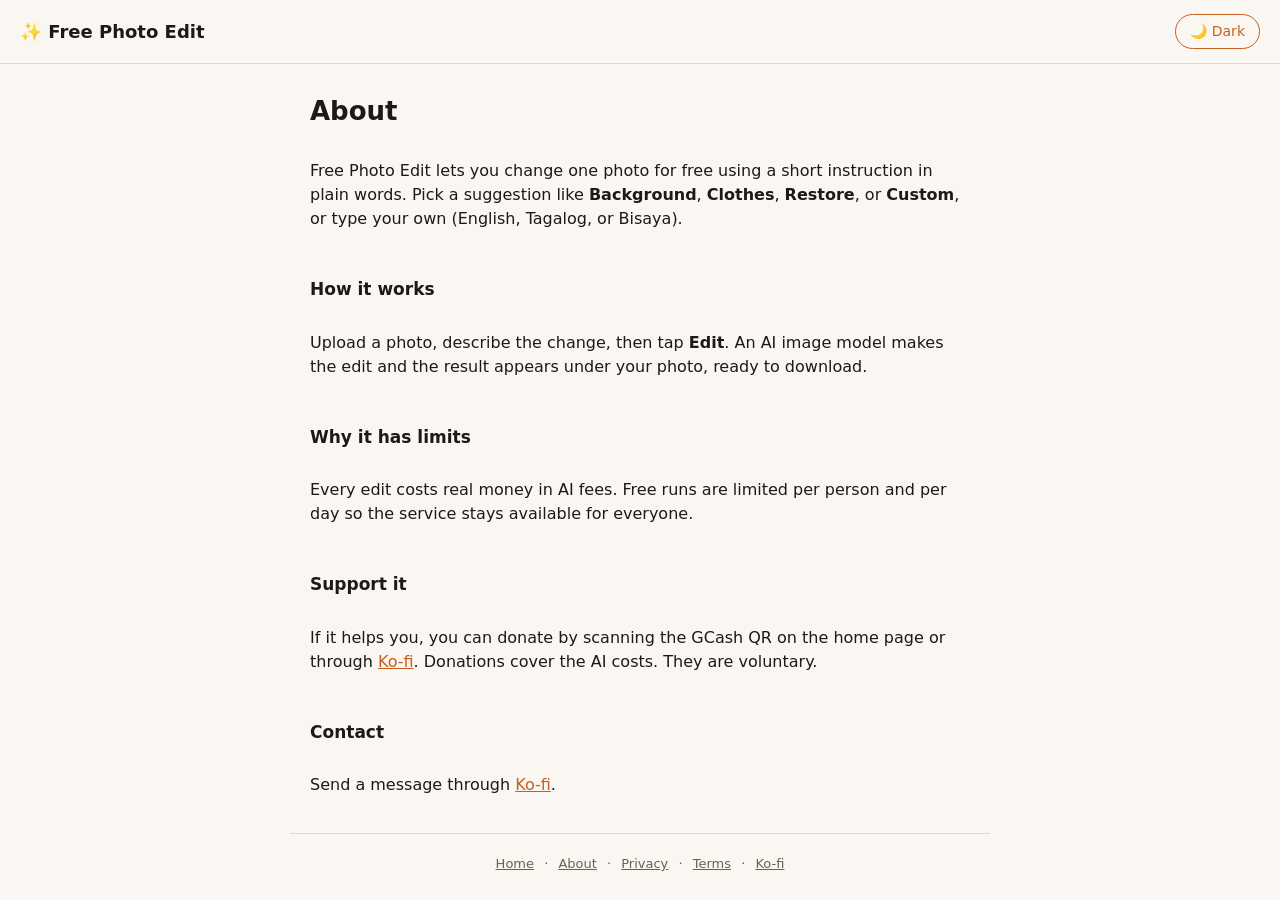
==== web/about.html @ eb0a29d9 "Allow a static frontend on another origin - app.js reads meta[name=api-base] (empty = same origin) a" ====
<!DOCTYPE html>
<html lang="en">
<head>
<meta charset="utf-8">
<meta name="viewport" content="width=device-width, initial-scale=1">
<link rel="icon" href="data:image/svg+xml,<svg xmlns='http://www.w3.org/2000/svg' viewBox='0 0 100 100'><text y='.9em' font-size='90'>✨</text></svg>">
<meta name="api-base" content="">
<title>About — Free Photo Edit</title>
<link rel="stylesheet" href="site.css">
<script>try { document.documentElement.dataset.theme = localStorage.getItem("fpe-theme") === "dark" ? "dark" : "light"; } catch (e) { document.documentElement.dataset.theme = "light"; }</script>
</head>
<body>
<header class="site-head">
  <a class="brand" href="index.html">✨ Free Photo Edit</a>
  <button id="themeBtn" class="dl" type="button">🌙 Dark</button>
</header>
<main class="page">
  <h1>About</h1>
  <p>Free Photo Edit lets you change one photo for free using a short instruction in plain words. Pick a suggestion like <b>Background</b>, <b>Clothes</b>, <b>Restore</b>, or <b>Custom</b>, or type your own (English, Tagalog, or Bisaya).</p>
  <h2>How it works</h2>
  <p>Upload a photo, describe the change, then tap <b>Edit</b>. An AI image model makes the edit and the result appears under your photo, ready to download.</p>
  <h2>Why it has limits</h2>
  <p>Every edit costs real money in AI fees. Free runs are limited per person and per day so the service stays available for everyone.</p>
  <h2>Support it</h2>
  <p>If it helps you, you can donate by scanning the GCash QR on the home page or through <a href="https://ko-fi.com/twe222" target="_blank" rel="noopener">Ko-fi</a>. Donations cover the AI costs. They are voluntary.</p>
  <h2>Contact</h2>
  <p>Send a message through <a href="https://ko-fi.com/twe222" target="_blank" rel="noopener">Ko-fi</a>.</p>
</main>
<footer class="site-foot">
  <a href="index.html">Home</a> · <a href="about.html">About</a> · <a href="privacy.html">Privacy</a> · <a href="terms.html">Terms</a> · <a href="https://ko-fi.com/twe222" target="_blank" rel="noopener">Ko-fi</a>
</footer>
<script src="site.js" defer></script>
</body>
</html>
---- web/site.css ----
:root { --bg:#faf7f2; --card:#ffffff; --ink:#1d1a16; --muted:#6b5f53; --accent:#c95f1b; --line:#e2d8ca; --input:#fbf8f3; --chip:#f3ece2; --onaccent:#ffffff; --err:#b3261e; color-scheme:light }
:root[data-theme="dark"] { --bg:#14110f; --card:#1f1a15; --ink:#f5efe6; --muted:#b8a99a; --accent:#f0a35e; --line:#3a3129; --input:#14110f; --chip:#2a231c; --onaccent:#14110f; --err:#ff9d8a; color-scheme:dark }
* { box-sizing:border-box }
body { margin:0; background:var(--bg); color:var(--ink); font:16px/1.5 system-ui,-apple-system,Segoe UI,Roboto,sans-serif; }
a { color:var(--accent) }
.site-head { display:flex; align-items:center; gap:12px; padding:14px 20px; border-bottom:1px solid var(--line) }
.site-head .brand { font-size:18px; font-weight:700; color:var(--ink); text-decoration:none; margin-right:auto }
.site-foot { max-width:700px; margin:0 auto; padding:20px; color:var(--muted); font-size:13px; text-align:center; border-top:1px solid var(--line) }
.site-foot a { color:var(--muted); margin:0 6px }
.page { max-width:700px; margin:0 auto; padding:20px; display:grid; gap:12px }
.page h1 { font-size:26px; margin:8px 0 0 }
.page h2 { font-size:17px; margin:18px 0 0 }
.page p, .page li { color:var(--ink) }
.page .updated { color:var(--muted); font-size:13px; margin:0 }
#themeBtn { background:transparent; border:1px solid var(--accent); color:var(--accent); border-radius:999px; padding:6px 14px; cursor:pointer; font:inherit; font-size:14px }
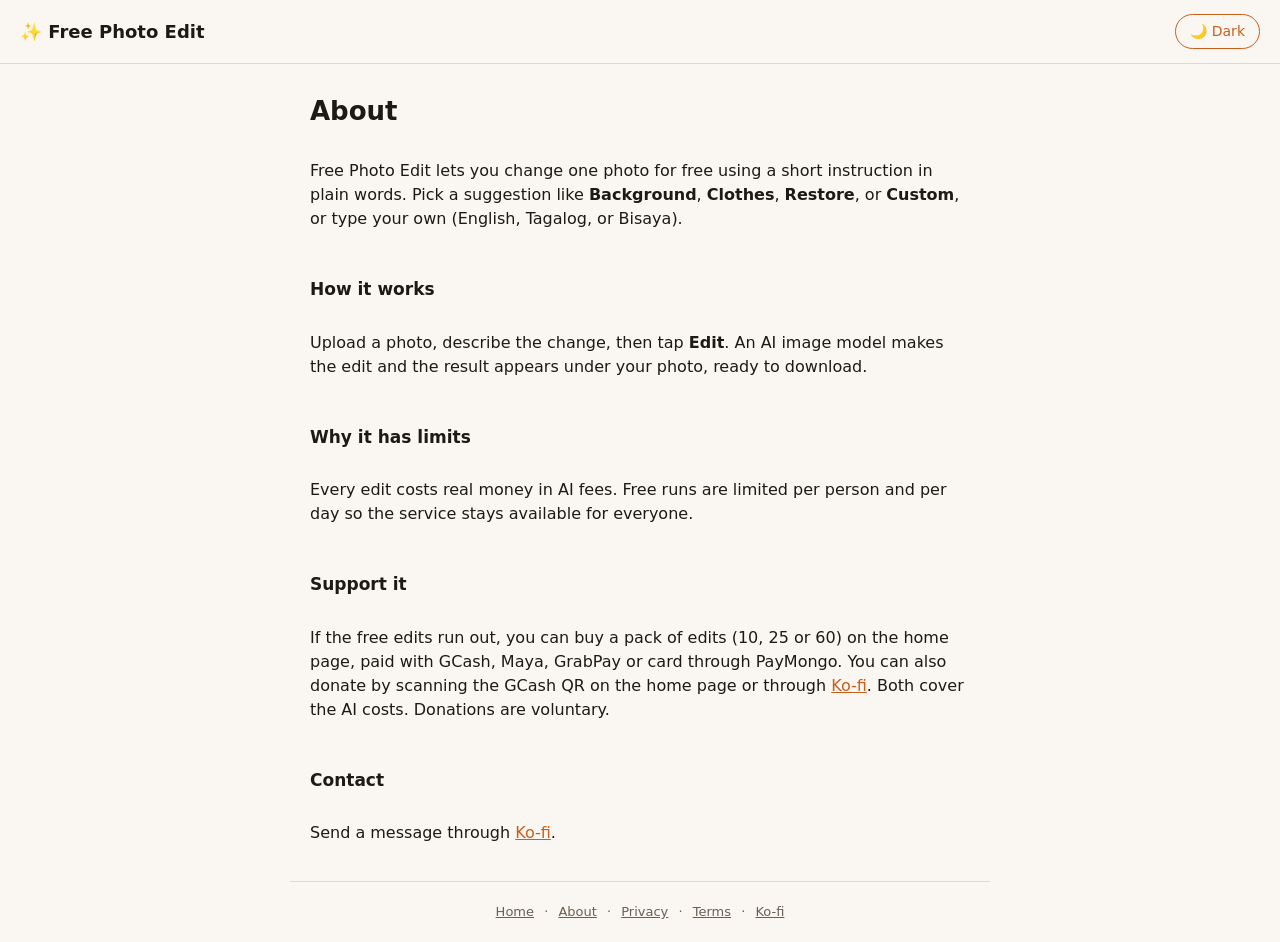
==== commit a08c1876: "Add paid edit packs via PayMongo Hosted Checkout - server-side packs and pending payments rows; the " ====
--- a/web/about.html
+++ b/web/about.html
@@ -22,7 +22,7 @@
   <h2>Why it has limits</h2>
   <p>Every edit costs real money in AI fees. Free runs are limited per person and per day so the service stays available for everyone.</p>
   <h2>Support it</h2>
-  <p>If it helps you, you can donate by scanning the GCash QR on the home page or through <a href="https://ko-fi.com/twe222" target="_blank" rel="noopener">Ko-fi</a>. Donations cover the AI costs. They are voluntary.</p>
+  <p>If the free edits run out, you can buy a pack of edits (10, 25 or 60) on the home page, paid with GCash, Maya, GrabPay or card through PayMongo. You can also donate by scanning the GCash QR on the home page or through <a href="https://ko-fi.com/twe222" target="_blank" rel="noopener">Ko-fi</a>. Both cover the AI costs. Donations are voluntary.</p>
   <h2>Contact</h2>
   <p>Send a message through <a href="https://ko-fi.com/twe222" target="_blank" rel="noopener">Ko-fi</a>.</p>
 </main>
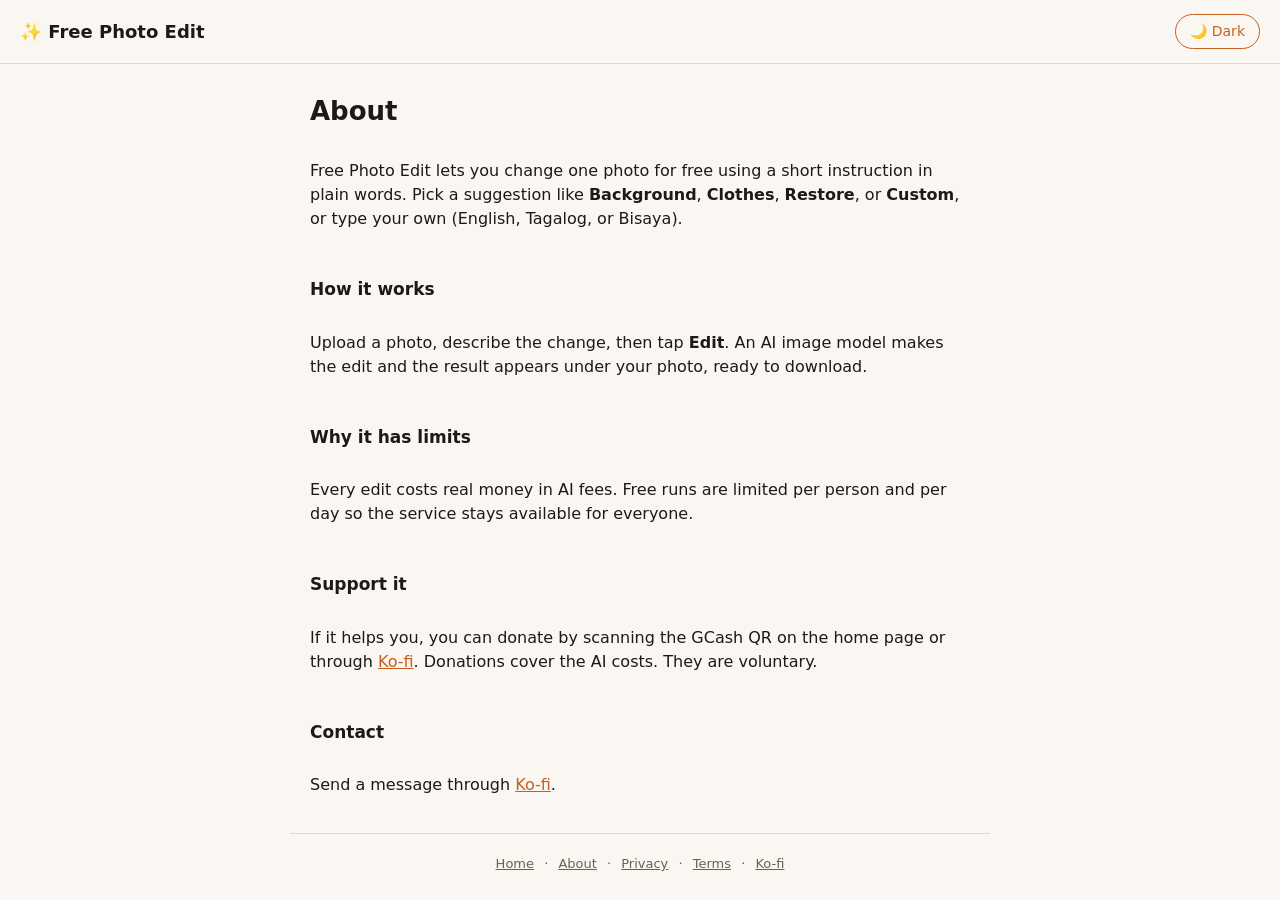
==== commit 1c819969: "Merge pull request #2 from jovylle/dev Promote dev: multi-photo, TTL cleanup, static Pages frontend," ====
--- a/web/about.html
+++ b/web/about.html
@@ -22,7 +22,7 @@
   <h2>Why it has limits</h2>
   <p>Every edit costs real money in AI fees. Free runs are limited per person and per day so the service stays available for everyone.</p>
   <h2>Support it</h2>
-  <p>If the free edits run out, you can buy a pack of edits (10, 25 or 60) on the home page, paid with GCash, Maya, GrabPay or card through PayMongo. You can also donate by scanning the GCash QR on the home page or through <a href="https://ko-fi.com/twe222" target="_blank" rel="noopener">Ko-fi</a>. Both cover the AI costs. Donations are voluntary.</p>
+  <p>If it helps you, you can donate by scanning the GCash QR on the home page or through <a href="https://ko-fi.com/twe222" target="_blank" rel="noopener">Ko-fi</a>. Donations cover the AI costs. They are voluntary.</p>
   <h2>Contact</h2>
   <p>Send a message through <a href="https://ko-fi.com/twe222" target="_blank" rel="noopener">Ko-fi</a>.</p>
 </main>
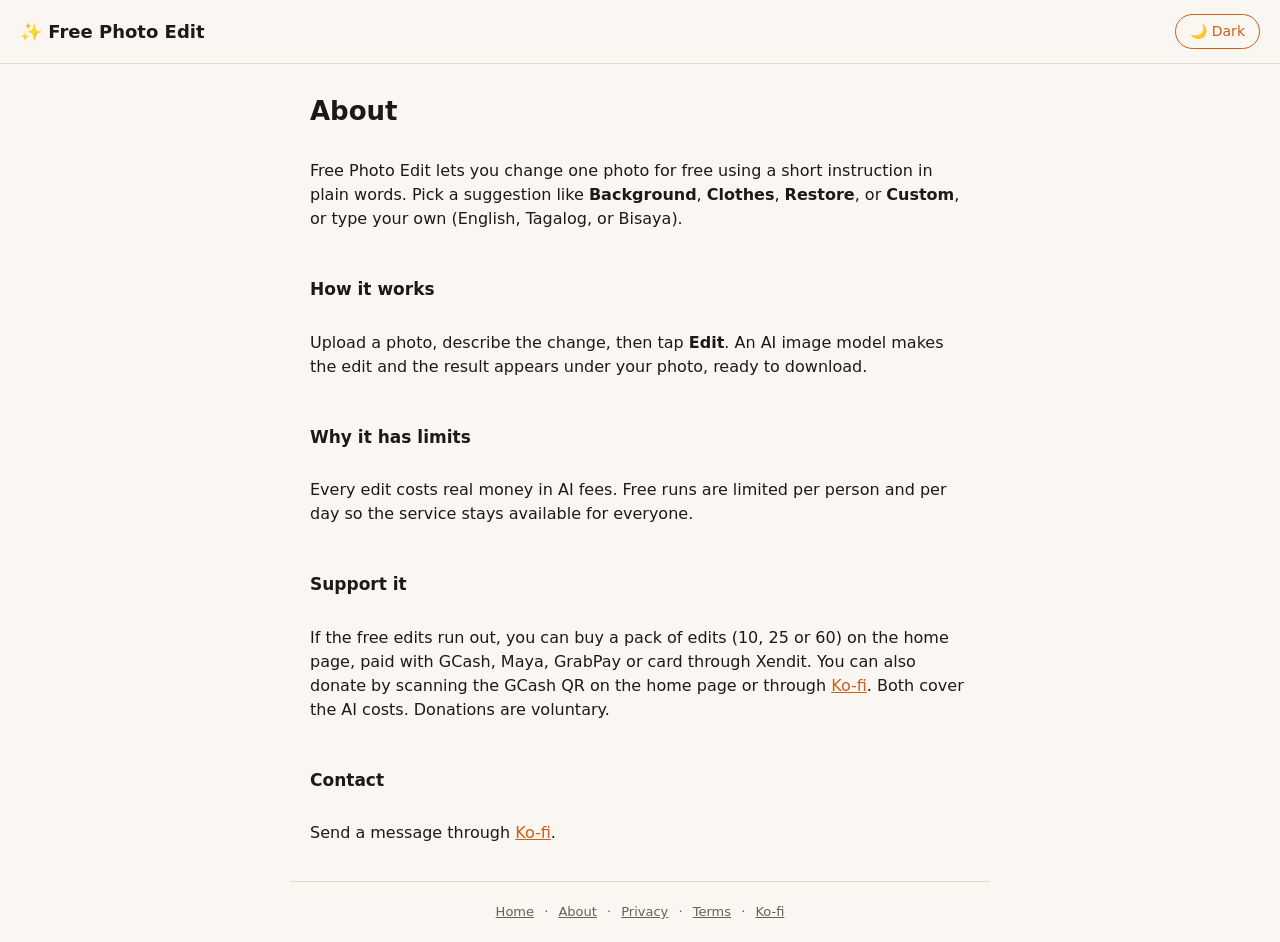
==== commit e3216dc5: "Swap paid packs from PayMongo to Xendit PayMongo paused new sign-ups, so the provider layer moves to" ====
--- a/web/about.html
+++ b/web/about.html
@@ -22,7 +22,7 @@
   <h2>Why it has limits</h2>
   <p>Every edit costs real money in AI fees. Free runs are limited per person and per day so the service stays available for everyone.</p>
   <h2>Support it</h2>
-  <p>If it helps you, you can donate by scanning the GCash QR on the home page or through <a href="https://ko-fi.com/twe222" target="_blank" rel="noopener">Ko-fi</a>. Donations cover the AI costs. They are voluntary.</p>
+  <p>If the free edits run out, you can buy a pack of edits (10, 25 or 60) on the home page, paid with GCash, Maya, GrabPay or card through Xendit. You can also donate by scanning the GCash QR on the home page or through <a href="https://ko-fi.com/twe222" target="_blank" rel="noopener">Ko-fi</a>. Both cover the AI costs. Donations are voluntary.</p>
   <h2>Contact</h2>
   <p>Send a message through <a href="https://ko-fi.com/twe222" target="_blank" rel="noopener">Ko-fi</a>.</p>
 </main>
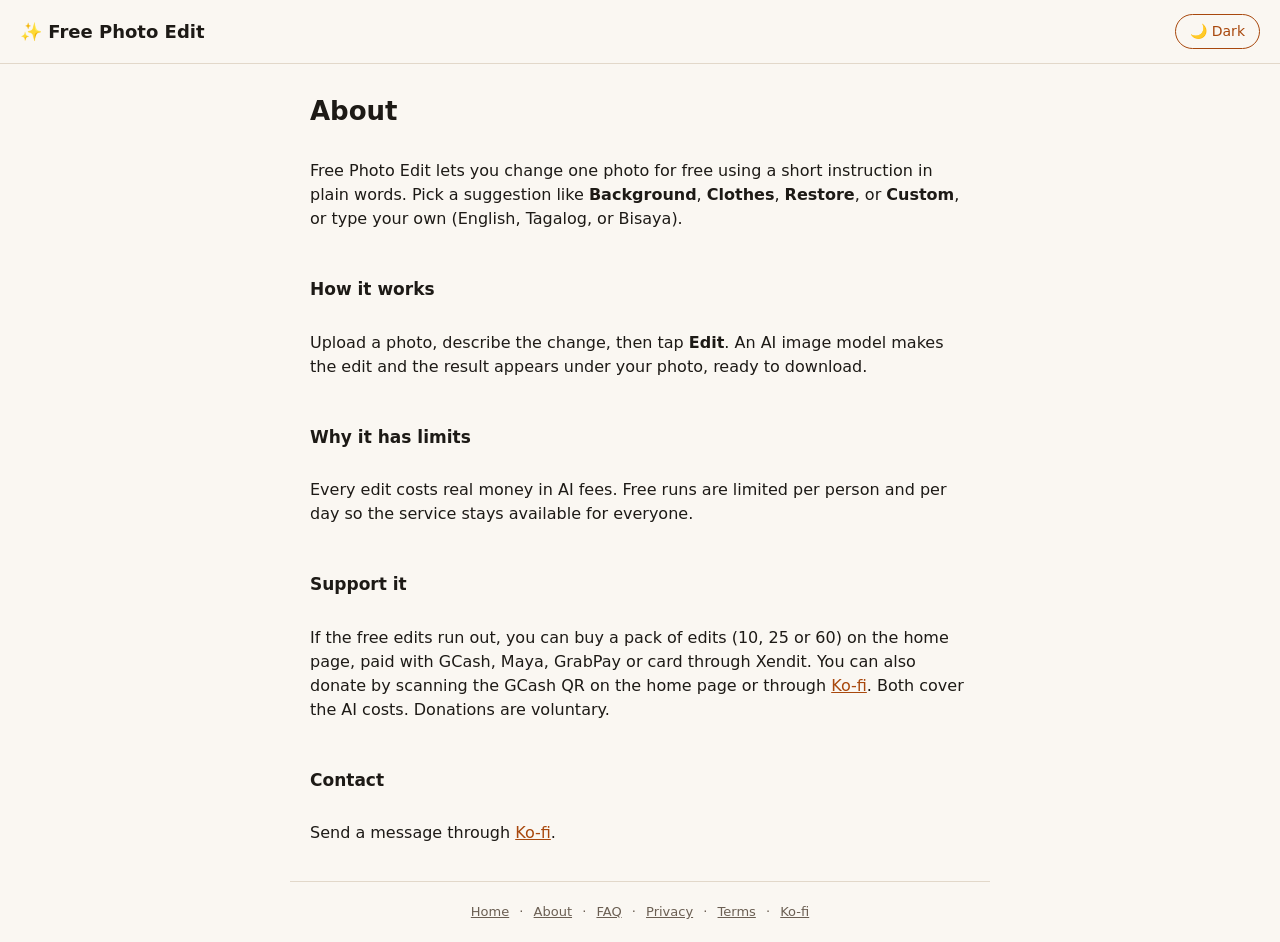
==== commit 131b49c6: "Landing, FAQ and share: make the product legible to a stranger - Hero replaces the lede: 'Type it. G" ====
--- a/web/about.html
+++ b/web/about.html
@@ -27,7 +27,7 @@
   <p>Send a message through <a href="https://ko-fi.com/twe222" target="_blank" rel="noopener">Ko-fi</a>.</p>
 </main>
 <footer class="site-foot">
-  <a href="index.html">Home</a> · <a href="about.html">About</a> · <a href="privacy.html">Privacy</a> · <a href="terms.html">Terms</a> · <a href="https://ko-fi.com/twe222" target="_blank" rel="noopener">Ko-fi</a>
+  <a href="index.html">Home</a> · <a href="about.html">About</a> · <a href="faq.html">FAQ</a> · <a href="privacy.html">Privacy</a> · <a href="terms.html">Terms</a> · <a href="https://ko-fi.com/twe222" target="_blank" rel="noopener">Ko-fi</a>
 </footer>
 <script src="site.js" defer></script>
 </body>
--- a/web/site.css
+++ b/web/site.css
@@ -1,4 +1,4 @@
-:root { --bg:#faf7f2; --card:#ffffff; --ink:#1d1a16; --muted:#6b5f53; --accent:#c95f1b; --line:#e2d8ca; --input:#fbf8f3; --chip:#f3ece2; --onaccent:#ffffff; --err:#b3261e; color-scheme:light }
+:root { --bg:#faf7f2; --card:#ffffff; --ink:#1d1a16; --muted:#6b5f53; --accent:#a8480d; --line:#e2d8ca; --input:#fbf8f3; --chip:#f3ece2; --onaccent:#ffffff; --err:#b3261e; color-scheme:light }
 :root[data-theme="dark"] { --bg:#14110f; --card:#1f1a15; --ink:#f5efe6; --muted:#b8a99a; --accent:#f0a35e; --line:#3a3129; --input:#14110f; --chip:#2a231c; --onaccent:#14110f; --err:#ff9d8a; color-scheme:dark }
 * { box-sizing:border-box }
 body { margin:0; background:var(--bg); color:var(--ink); font:16px/1.5 system-ui,-apple-system,Segoe UI,Roboto,sans-serif; }
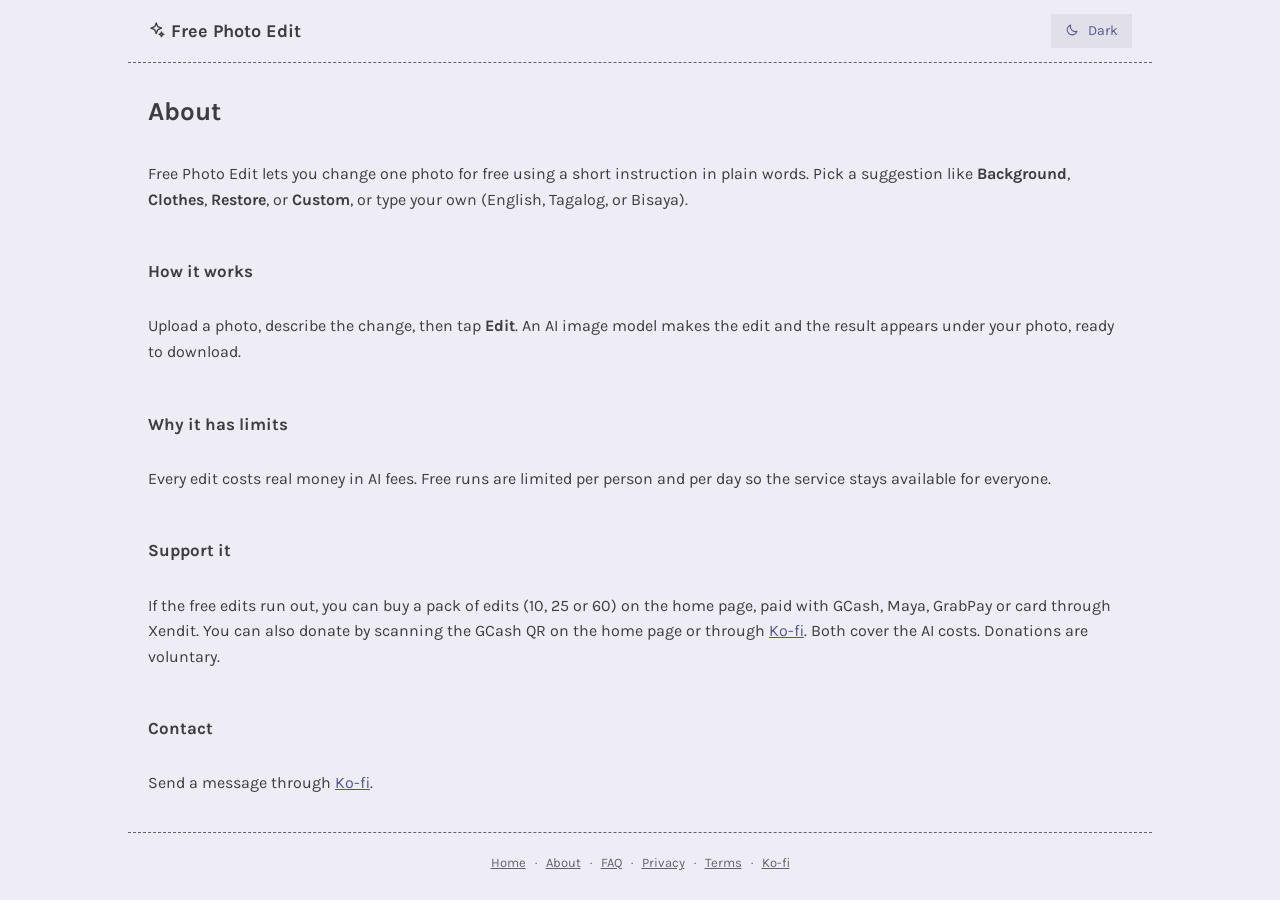
==== commit 9079b9cb: "feat(web): icon sprite, real dark mode, 1024 shell, showcase, social card - No emoji anywhere: 15 ou" ====
--- a/web/about.html
+++ b/web/about.html
@@ -3,16 +3,19 @@
 <head>
 <meta charset="utf-8">
 <meta name="viewport" content="width=device-width, initial-scale=1">
-<link rel="icon" href="data:image/svg+xml,<svg xmlns='http://www.w3.org/2000/svg' viewBox='0 0 100 100'><text y='.9em' font-size='90'>✨</text></svg>">
+<link rel="icon" href="data:image/svg+xml,%3Csvg xmlns='http://www.w3.org/2000/svg' viewBox='0 0 24 24'%3E%3Cpath fill='%23535695' d='M11 2l2 5.1 5.1 2-5.1 2-2 5.1-2-5.1-5.1-2 5.1-2z'/%3E%3Cpath fill='%23535695' d='M18 14.5l.9 2.3 2.3.9-2.3.9-.9 2.3-.9-2.3-2.3-.9 2.3-.9z'/%3E%3C/svg%3E">
 <meta name="api-base" content="">
 <title>About — Free Photo Edit</title>
-<link rel="stylesheet" href="site.css">
+<link rel="preconnect" href="https://fonts.googleapis.com">
+<link rel="preconnect" href="https://fonts.gstatic.com" crossorigin>
+<link rel="stylesheet" href="https://fonts.googleapis.com/css2?family=Manrope:wght@400;500;700&family=Karla:wght@400;500&display=swap">
+<link rel="stylesheet" href="site.css?v=5">
 <script>try { document.documentElement.dataset.theme = localStorage.getItem("fpe-theme") === "dark" ? "dark" : "light"; } catch (e) { document.documentElement.dataset.theme = "light"; }</script>
 </head>
 <body>
 <header class="site-head">
-  <a class="brand" href="index.html">✨ Free Photo Edit</a>
-  <button id="themeBtn" class="dl" type="button">🌙 Dark</button>
+  <a class="brand" href="index.html"><svg class="ico" aria-hidden="true"><use href="icons.svg#i-sparkles"></use></svg> Free Photo Edit</a>
+  <button id="themeBtn" class="dl" type="button"><svg class="ico" aria-hidden="true"><use href="icons.svg#i-moon"></use></svg> Dark</button>
 </header>
 <main class="page">
   <h1>About</h1>
@@ -29,6 +32,6 @@
 <footer class="site-foot">
   <a href="index.html">Home</a> · <a href="about.html">About</a> · <a href="faq.html">FAQ</a> · <a href="privacy.html">Privacy</a> · <a href="terms.html">Terms</a> · <a href="https://ko-fi.com/twe222" target="_blank" rel="noopener">Ko-fi</a>
 </footer>
-<script src="site.js" defer></script>
+<script src="site.js?v=3" defer></script>
 </body>
 </html>
--- a/web/site.css
+++ b/web/site.css
@@ -1,15 +1,19 @@
-:root { --bg:#faf7f2; --card:#ffffff; --ink:#1d1a16; --muted:#6b5f53; --accent:#a8480d; --line:#e2d8ca; --input:#fbf8f3; --chip:#f3ece2; --onaccent:#ffffff; --err:#b3261e; color-scheme:light }
-:root[data-theme="dark"] { --bg:#14110f; --card:#1f1a15; --ink:#f5efe6; --muted:#b8a99a; --accent:#f0a35e; --line:#3a3129; --input:#14110f; --chip:#2a231c; --onaccent:#14110f; --err:#ff9d8a; color-scheme:dark }
+@import url("tokens.css?v=3");
+
 * { box-sizing:border-box }
-body { margin:0; background:var(--bg); color:var(--ink); font:16px/1.5 system-ui,-apple-system,Segoe UI,Roboto,sans-serif; }
-a { color:var(--accent) }
-.site-head { display:flex; align-items:center; gap:12px; padding:14px 20px; border-bottom:1px solid var(--line) }
+body { margin:0; background:var(--bg); color:var(--ink); font:16px/1.6 var(--font-text); }
+a { color:var(--link) }
+::placeholder { color:var(--placeholder); opacity:1 }
+.site-head { display:flex; align-items:center; gap:12px; padding:14px 20px; max-width:1024px; margin:0 auto; width:100%; border-bottom:1px dashed var(--ink-muted) }
 .site-head .brand { font-size:18px; font-weight:700; color:var(--ink); text-decoration:none; margin-right:auto }
-.site-foot { max-width:700px; margin:0 auto; padding:20px; color:var(--muted); font-size:13px; text-align:center; border-top:1px solid var(--line) }
+.site-foot { max-width:1024px; margin:0 auto; padding:20px; color:var(--muted); font-size:13px; text-align:center; border-top:1px dashed var(--ink-muted) }
 .site-foot a { color:var(--muted); margin:0 6px }
-.page { max-width:700px; margin:0 auto; padding:20px; display:grid; gap:12px }
+.page { max-width:1024px; margin:0 auto; padding:20px; display:grid; gap:12px }
 .page h1 { font-size:26px; margin:8px 0 0 }
 .page h2 { font-size:17px; margin:18px 0 0 }
 .page p, .page li { color:var(--ink) }
 .page .updated { color:var(--muted); font-size:13px; margin:0 }
-#themeBtn { background:transparent; border:1px solid var(--accent); color:var(--accent); border-radius:999px; padding:6px 14px; cursor:pointer; font:inherit; font-size:14px }
+#themeBtn { background:var(--paper-alt); color:var(--link); border:0; border-radius:0px; padding:6px 14px; cursor:pointer; font:inherit; font-size:14px }
+.ico { width:1em; height:1em; display:inline-block; vertical-align:-0.125em; flex:none }
+#themeBtn .ico { margin-right:.4em }
+a:focus-visible, button:focus-visible { outline:3px solid var(--accent); outline-offset:3px }
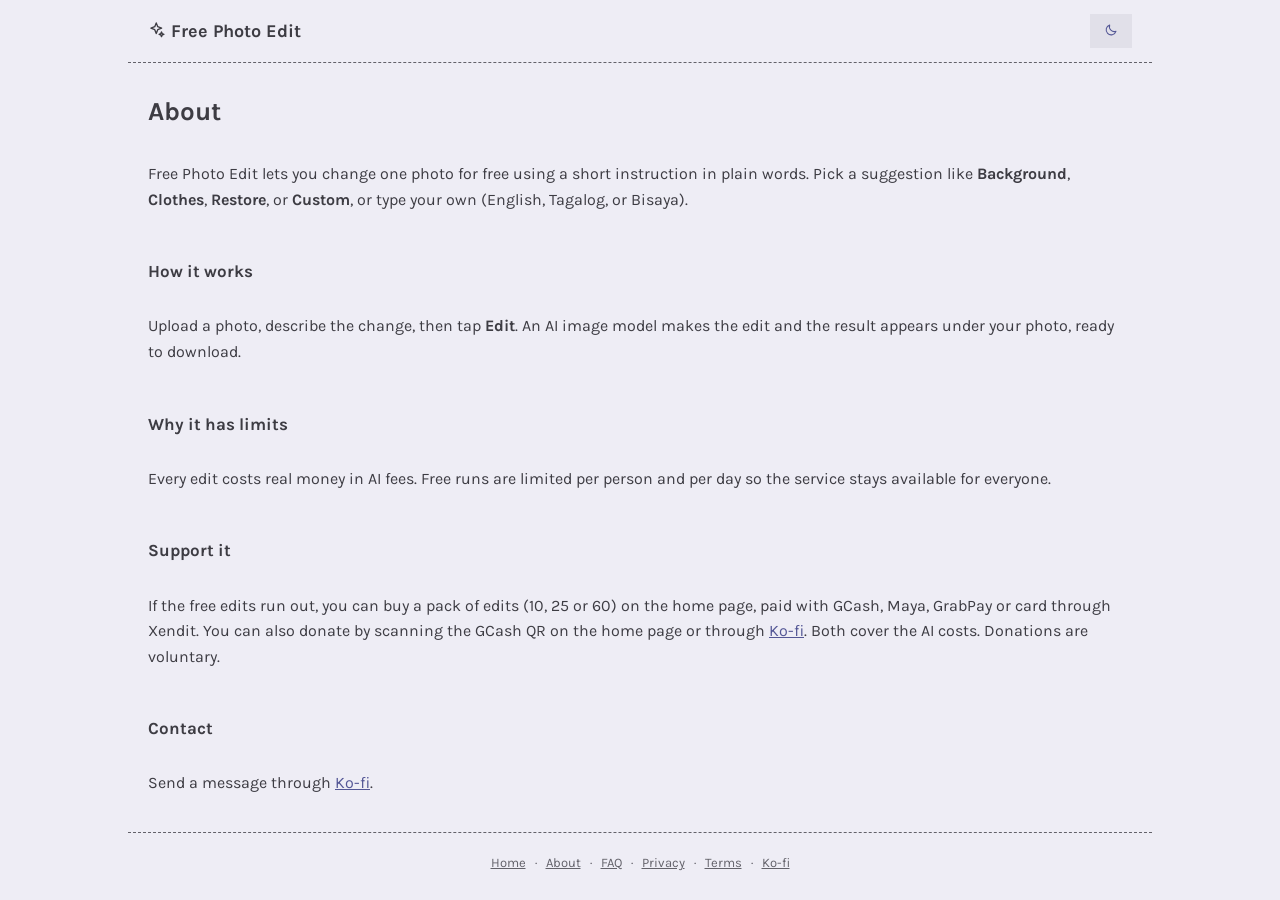
==== commit f4395dd1: "Give the site real SEO, prompt chips that fill themselves, one-row mobile layout Search: fix the sit" ====
--- a/web/about.html
+++ b/web/about.html
@@ -6,16 +6,18 @@
 <link rel="icon" href="data:image/svg+xml,%3Csvg xmlns='http://www.w3.org/2000/svg' viewBox='0 0 24 24'%3E%3Cpath fill='%23535695' d='M11 2l2 5.1 5.1 2-5.1 2-2 5.1-2-5.1-5.1-2 5.1-2z'/%3E%3Cpath fill='%23535695' d='M18 14.5l.9 2.3 2.3.9-2.3.9-.9 2.3-.9-2.3-2.3-.9 2.3-.9z'/%3E%3C/svg%3E">
 <meta name="api-base" content="">
 <title>About — Free Photo Edit</title>
+  <meta name="description" content="Free Photo Edit edits any photo from a short instruction in English, Tagalog or Bisaya. 5 free edits a day, no sign up. See how it works.">
+  <link rel="canonical" href="https://freephoto.uft1.com/about.html">
 <link rel="preconnect" href="https://fonts.googleapis.com">
 <link rel="preconnect" href="https://fonts.gstatic.com" crossorigin>
 <link rel="stylesheet" href="https://fonts.googleapis.com/css2?family=Manrope:wght@400;500;700&family=Karla:wght@400;500&display=swap">
-<link rel="stylesheet" href="site.css?v=5">
+<link rel="stylesheet" href="site.css?v=8">
 <script>try { document.documentElement.dataset.theme = localStorage.getItem("fpe-theme") === "dark" ? "dark" : "light"; } catch (e) { document.documentElement.dataset.theme = "light"; }</script>
 </head>
 <body>
 <header class="site-head">
   <a class="brand" href="index.html"><svg class="ico" aria-hidden="true"><use href="icons.svg#i-sparkles"></use></svg> Free Photo Edit</a>
-  <button id="themeBtn" class="dl" type="button"><svg class="ico" aria-hidden="true"><use href="icons.svg#i-moon"></use></svg> Dark</button>
+  <button id="themeBtn" class="dl" type="button" aria-label="Switch to dark theme" title="Switch to dark theme"><svg class="ico" aria-hidden="true"><use href="icons.svg#i-moon"></use></svg></button>
 </header>
 <main class="page">
   <h1>About</h1>
@@ -32,6 +34,6 @@
 <footer class="site-foot">
   <a href="index.html">Home</a> · <a href="about.html">About</a> · <a href="faq.html">FAQ</a> · <a href="privacy.html">Privacy</a> · <a href="terms.html">Terms</a> · <a href="https://ko-fi.com/twe222" target="_blank" rel="noopener">Ko-fi</a>
 </footer>
-<script src="site.js?v=3" defer></script>
+<script src="site.js?v=6" defer></script>
 </body>
 </html>
--- a/web/site.css
+++ b/web/site.css
@@ -15,5 +15,4 @@
 .page .updated { color:var(--muted); font-size:13px; margin:0 }
 #themeBtn { background:var(--paper-alt); color:var(--link); border:0; border-radius:0px; padding:6px 14px; cursor:pointer; font:inherit; font-size:14px }
 .ico { width:1em; height:1em; display:inline-block; vertical-align:-0.125em; flex:none }
-#themeBtn .ico { margin-right:.4em }
-a:focus-visible, button:focus-visible { outline:3px solid var(--accent); outline-offset:3px }+a:focus-visible, button:focus-visible { outline:3px solid var(--link); outline-offset:3px }
